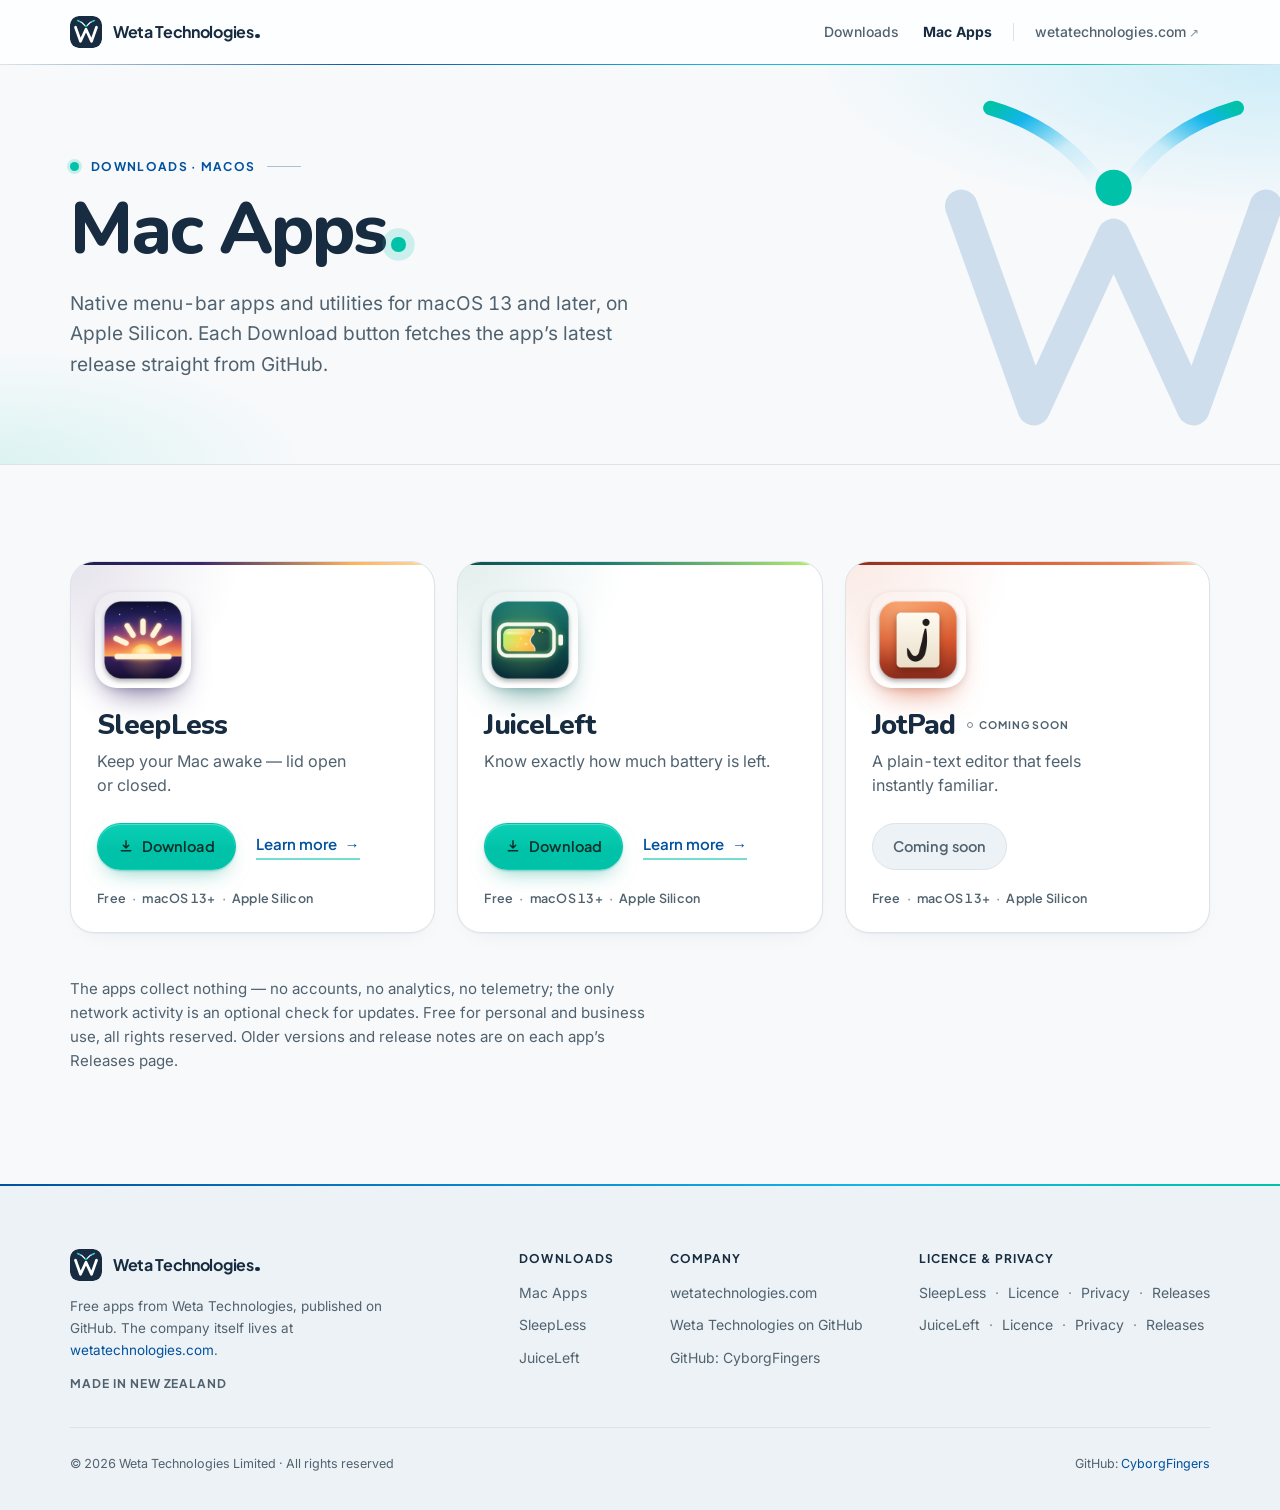
==== mac-apps/index.html @ dee75622 "feat: Weta Technologies downloads hub — landing page with platform tiles, Mac Apps page, 404" ====
<!doctype html>
<html lang="en-NZ">
  <head>
    <meta charset="utf-8" />
    <meta name="viewport" content="width=device-width, initial-scale=1" />
    <title>Mac Apps — Weta Technologies</title>
    <meta name="description" content="Free, native Mac apps from Weta Technologies: SleepLess keeps your Mac awake, JuiceLeft shows exactly how much battery is left, and JotPad is on the way. Download straight from GitHub." />
    <meta name="color-scheme" content="light dark" />
    <meta name="theme-color" media="(prefers-color-scheme: light)" content="#f7f9fb" />
    <meta name="theme-color" media="(prefers-color-scheme: dark)" content="#0b1823" />
    <link rel="canonical" href="https://weta-technologies.github.io/mac-apps/" />
    <meta name="robots" content="index, follow" />
    <meta property="og:type" content="website" />
    <meta property="og:site_name" content="Weta Technologies" />
    <meta property="og:locale" content="en_NZ" />
    <meta property="og:title" content="Mac Apps — Weta Technologies" />
    <meta property="og:description" content="Free, native Mac apps: SleepLess, JuiceLeft and, soon, JotPad. Download straight from GitHub." />
    <meta property="og:url" content="https://weta-technologies.github.io/mac-apps/" />
    <meta property="og:image" content="https://weta-technologies.github.io/assets/og-image.png" />
    <meta property="og:image:width" content="1200" />
    <meta property="og:image:height" content="630" />
    <meta property="og:image:alt" content="Weta Technologies — powerful, careful and secure software. Downloads." />
    <meta name="twitter:card" content="summary_large_image" />
    <meta name="twitter:title" content="Mac Apps — Weta Technologies" />
    <meta name="twitter:description" content="Free, native Mac apps: SleepLess, JuiceLeft and, soon, JotPad. Download straight from GitHub." />
    <meta name="twitter:image" content="https://weta-technologies.github.io/assets/og-image.png" />
    <link rel="icon" type="image/svg+xml" href="/favicon.svg" />
    <link rel="icon" type="image/png" sizes="32x32" href="/favicon-32.png" />
    <link rel="apple-touch-icon" href="/apple-touch-icon.png" />
    <link rel="preload" as="font" type="font/woff2" crossorigin href="/assets/fonts/nunito-latin.woff2" />
    <link rel="preload" as="font" type="font/woff2" crossorigin href="/assets/fonts/inter-latin-400.woff2" />
    <link rel="stylesheet" href="/styles.css" />
  </head>
  <body>
    <a class="skip-link" href="#main">Skip to content</a>

    <header class="site-header">
      <div class="container site-header-inner">
        <a class="brand" href="/" aria-label="Weta Technologies downloads home">
          <img class="brand-tile" src="/assets/logo/weta-mark.svg" alt="" width="32" height="32" />
          <span class="brand-word">Weta Technologies<span class="brand-dot"></span></span>
        </a>
        <nav class="site-nav" aria-label="Site">
          <a class="header-link" href="/">Downloads</a>
          <a class="header-link" href="/mac-apps/" aria-current="page">Mac Apps</a>
          <span class="header-sep" aria-hidden="true"></span>
          <a class="header-link header-link-ext" href="https://wetatechnologies.com">wetatechnologies.com<span class="ext" aria-hidden="true">&nearr;</span></a>
        </nav>
      </div>
    </header>

    <main id="main">
      <section class="hero" aria-labelledby="hero-h">
        <div class="container">
          <div class="hero-inner">
            <p class="sigline">Downloads &middot; macOS</p>
            <h1 id="hero-h">Mac Apps<span class="h-dot" aria-hidden="true"></span></h1>
            <p class="hero-sub">
              Native menu-bar apps and utilities for macOS 13 and later, on Apple Silicon.
              Each Download button fetches the app&rsquo;s latest release straight from GitHub.
            </p>
          </div>
        </div>
        <div class="hero-mark" aria-hidden="true">
          <svg viewBox="0 0 120 100" xmlns="http://www.w3.org/2000/svg" fill="none" stroke-linecap="round" stroke-linejoin="round">
            <defs>
              <linearGradient id="pm-antL" x1="1" y1="1" x2="0" y2="0">
                <stop offset="0" stop-color="#13b5ea" stop-opacity="0" /><stop offset="0.4" stop-color="#13b5ea" stop-opacity="0.15" /><stop offset="0.78" stop-color="#13b5ea" /><stop offset="1" stop-color="#00c2a8" />
              </linearGradient>
              <linearGradient id="pm-antR" x1="0" y1="1" x2="1" y2="0">
                <stop offset="0" stop-color="#13b5ea" stop-opacity="0" /><stop offset="0.4" stop-color="#13b5ea" stop-opacity="0.15" /><stop offset="0.78" stop-color="#13b5ea" /><stop offset="1" stop-color="#00c2a8" />
              </linearGradient>
            </defs>
            <path class="pm-w" d="M18 34 L38 90 L60 42 L82 90 L102 34" stroke-width="9" />
            <path class="pm-draw" d="M56 28 C50 19 40 11 26 7" stroke="url(#pm-antL)" stroke-width="4" pathLength="100" />
            <path class="pm-draw" d="M64 28 C70 19 80 11 94 7" stroke="url(#pm-antR)" stroke-width="4" pathLength="100" />
            <circle cx="60" cy="29" r="5" fill="#00c2a8" />
          </svg>
        </div>
      </section>

      <!-- ============================================================================
           DOWNLOAD LINKS — the only place they live on this site.
           Each Download button below points at the app's "latest release" asset on GitHub:
             SleepLess  https://github.com/Weta-Technologies/SleepLess/releases/latest/download/SleepLess.dmg
             JuiceLeft  https://github.com/Weta-Technologies/JuiceLeft/releases/latest/download/JuiceLeft.dmg
           RELEASE: .dmg → .pkg at the 1.2.0 release — change the two hrefs to SleepLess.pkg /
           JuiceLeft.pkg when that ships. JotPad has no release yet (its button is deliberately not a link).
           ============================================================================ -->
      <section class="section" aria-label="Apps">
        <div class="container">
          <div class="apps">

            <article class="app-card app-card--sleepless" aria-labelledby="app-sleepless">
              <img class="app-icon" src="/assets/icons/sleepless-256.png" alt="SleepLess icon: a sunrise over a dark horizon" width="96" height="96" />
              <h2 class="app-name" id="app-sleepless">SleepLess</h2>
              <p class="app-line">Keep your Mac awake &mdash; lid open or closed.</p>
              <div class="app-actions">
                <!-- RELEASE: .dmg → .pkg at the 1.2.0 release -->
                <a class="btn btn-primary" href="https://github.com/Weta-Technologies/SleepLess/releases/latest/download/SleepLess.dmg">
                  <svg class="ico" viewBox="0 0 24 24" fill="none" stroke="currentColor" stroke-width="2.2" stroke-linecap="round" stroke-linejoin="round" aria-hidden="true"><path d="M12 4v11m0 0-4-4m4 4 4-4M5 19h14" /></svg>
                  Download
                </a>
                <a class="link-arrow" href="https://weta-technologies.github.io/SleepLess/">Learn more <span class="arr" aria-hidden="true">&rarr;</span></a>
              </div>
              <p class="app-meta">Free<span class="sep" aria-hidden="true">&middot;</span>macOS 13+<span class="sep" aria-hidden="true">&middot;</span>Apple Silicon</p>
            </article>

            <article class="app-card app-card--juiceleft" aria-labelledby="app-juiceleft">
              <img class="app-icon" src="/assets/icons/juiceleft-256.png" alt="JuiceLeft icon: a battery filled with glowing juice" width="96" height="96" />
              <h2 class="app-name" id="app-juiceleft">JuiceLeft</h2>
              <p class="app-line">Know exactly how much battery is left.</p>
              <div class="app-actions">
                <!-- RELEASE: .dmg → .pkg at the 1.2.0 release -->
                <a class="btn btn-primary" href="https://github.com/Weta-Technologies/JuiceLeft/releases/latest/download/JuiceLeft.dmg">
                  <svg class="ico" viewBox="0 0 24 24" fill="none" stroke="currentColor" stroke-width="2.2" stroke-linecap="round" stroke-linejoin="round" aria-hidden="true"><path d="M12 4v11m0 0-4-4m4 4 4-4M5 19h14" /></svg>
                  Download
                </a>
                <a class="link-arrow" href="https://weta-technologies.github.io/JuiceLeft/">Learn more <span class="arr" aria-hidden="true">&rarr;</span></a>
              </div>
              <p class="app-meta">Free<span class="sep" aria-hidden="true">&middot;</span>macOS 13+<span class="sep" aria-hidden="true">&middot;</span>Apple Silicon</p>
            </article>

            <article class="app-card app-card--jotpad" aria-labelledby="app-jotpad">
              <img class="app-icon" src="/assets/icons/jotpad-256.png" alt="JotPad icon: a lowercase j on a cream page" width="96" height="96" />
              <h2 class="app-name" id="app-jotpad">JotPad <span class="status">Coming soon</span></h2>
              <p class="app-line">A plain-text editor that feels instantly familiar.</p>
              <div class="app-actions">
                <span class="btn btn-soon" aria-disabled="true">Coming soon</span>
              </div>
              <p class="app-meta">Free<span class="sep" aria-hidden="true">&middot;</span>macOS 13+<span class="sep" aria-hidden="true">&middot;</span>Apple Silicon</p>
            </article>

          </div>
          <p class="after-apps">
            The apps collect nothing &mdash; no accounts, no analytics, no telemetry; the only network activity is an
            optional check for updates. Free for personal and business use, all rights reserved. Older versions and
            release notes are on each app&rsquo;s Releases page.
          </p>
        </div>
      </section>
    </main>

    <footer class="site-footer">
      <div class="container site-footer-inner">
        <div class="footer-cols">
          <div class="footer-brand">
            <div class="footer-brand-row">
              <img class="brand-tile" src="/assets/logo/weta-mark.svg" alt="" width="32" height="32" />
              <span class="brand-word">Weta Technologies<span class="brand-dot"></span></span>
            </div>
            <p class="footer-tagline">Free apps from Weta Technologies, published on GitHub. The company itself lives at <a href="https://wetatechnologies.com">wetatechnologies.com</a>.</p>
            <p class="footer-locale">Made in New Zealand</p>
          </div>
          <nav class="footer-nav" aria-label="Footer">
            <div class="footer-group">
              <h3>Downloads</h3>
              <ul class="footer-links">
                <li><a href="/mac-apps/">Mac Apps</a></li>
                <li><a href="https://weta-technologies.github.io/SleepLess/">SleepLess</a></li>
                <li><a href="https://weta-technologies.github.io/JuiceLeft/">JuiceLeft</a></li>
              </ul>
            </div>
            <div class="footer-group">
              <h3>Company</h3>
              <ul class="footer-links">
                <li><a href="https://wetatechnologies.com">wetatechnologies.com</a></li>
                <li><a href="https://github.com/Weta-Technologies">Weta Technologies on GitHub</a></li>
                <li><a href="https://github.com/CyborgFingers">GitHub: CyborgFingers</a></li>
              </ul>
            </div>
            <div class="footer-group">
              <h3>Licence &amp; privacy</h3>
              <ul class="footer-links">
                <li>SleepLess <span class="sep" aria-hidden="true">&middot;</span> <a href="https://github.com/Weta-Technologies/SleepLess/blob/main/LICENSE">Licence</a> <span class="sep" aria-hidden="true">&middot;</span> <a href="https://github.com/Weta-Technologies/SleepLess/blob/main/PRIVACY.md">Privacy</a> <span class="sep" aria-hidden="true">&middot;</span> <a href="https://github.com/Weta-Technologies/SleepLess/releases">Releases</a></li>
                <li>JuiceLeft <span class="sep" aria-hidden="true">&middot;</span> <a href="https://github.com/Weta-Technologies/JuiceLeft/blob/main/LICENSE">Licence</a> <span class="sep" aria-hidden="true">&middot;</span> <a href="https://github.com/Weta-Technologies/JuiceLeft/blob/main/PRIVACY.md">Privacy</a> <span class="sep" aria-hidden="true">&middot;</span> <a href="https://github.com/Weta-Technologies/JuiceLeft/releases">Releases</a></li>
              </ul>
            </div>
          </nav>
        </div>
        <div class="footer-fine-row">
          <p class="footer-fine">&copy; 2026 Weta Technologies Limited &middot; All rights reserved</p>
          <p class="footer-mark">GitHub: <a href="https://github.com/CyborgFingers">CyborgFingers</a></p>
        </div>
      </div>
    </footer>
  </body>
</html>
---- styles.css ----
/* ==========================================================================
   Weta Technologies — downloads hub (weta-technologies.github.io).
   A focused, static companion to wetatechnologies.com: same tokens, same type,
   same "signal" motif (mint dot, the W with antennae, the gradient hairline).
   Light is brand-native; dark follows the visitor's OS. No JavaScript.
   ========================================================================== */

/* ---------- Self-hosted type (latin subsets, woff2; SIL OFL) ---------- */

@font-face { font-family: 'Inter'; font-style: normal; font-display: swap; font-weight: 400; src: url('/assets/fonts/inter-latin-400.woff2') format('woff2'); }
@font-face { font-family: 'Inter'; font-style: normal; font-display: swap; font-weight: 500; src: url('/assets/fonts/inter-latin-500.woff2') format('woff2'); }
@font-face { font-family: 'Inter'; font-style: normal; font-display: swap; font-weight: 700; src: url('/assets/fonts/inter-latin-700.woff2') format('woff2'); }
@font-face { font-family: 'Plus Jakarta Sans'; font-style: normal; font-display: swap; font-weight: 500; src: url('/assets/fonts/jakarta-latin-500.woff2') format('woff2'); }
@font-face { font-family: 'Plus Jakarta Sans'; font-style: normal; font-display: swap; font-weight: 600; src: url('/assets/fonts/jakarta-latin-600.woff2') format('woff2'); }
@font-face { font-family: 'Plus Jakarta Sans'; font-style: normal; font-display: swap; font-weight: 700; src: url('/assets/fonts/jakarta-latin-700.woff2') format('woff2'); }
@font-face { font-family: 'Nunito'; font-style: normal; font-display: swap; font-weight: 700 900; src: url('/assets/fonts/nunito-latin.woff2') format('woff2'); }

/* ---------- Tokens (the company site's own; do not invent colours) ---------- */

:root {
  color-scheme: light;
  --colour-blue: #00529f;
  --colour-blue-strong: #01428f;
  --colour-blue-alt: #0a83ce;
  --colour-blue-light: #13b5ea;
  --colour-blue-wash: #e6f1fb;
  --signal: #00c2a8;
  --signal-hover: #00a38b;
  --on-signal: #0b2e29;
  --text: #172c40;
  --muted: #51626f;
  --faint: #7a8794;
  --bg: #f7f9fb;
  --card: #ffffff;
  --pearl: #ecf2f6;
  --hairline: #dde3e8;
  --navy: #00529f;
  --navy-deep: #013f73;
  --white: #ffffff;
  --ink-on-dark: #c3d2de;
  --gradient-brand: linear-gradient(90deg, var(--colour-blue) 0%, var(--colour-blue-alt) 36%, var(--colour-blue-light) 68%, var(--signal) 100%);
  --plate: linear-gradient(140deg, var(--navy-deep) 0%, var(--navy) 56%, var(--colour-blue-alt) 128%);
  --plate-glow: 0 34px 90px -34px rgba(1, 63, 115, 0.6), 0 12px 32px -18px rgba(0, 82, 159, 0.45);
  --hero-wash:
    radial-gradient(56% 60% at 100% 0%, color-mix(in srgb, var(--colour-blue-light) 18%, transparent), transparent 64%),
    radial-gradient(38% 46% at 0% 100%, color-mix(in srgb, var(--signal) 11%, transparent), transparent 62%);
  --shadow-card: 0 1px 2px rgba(23, 44, 64, 0.04), 0 10px 26px -16px rgba(23, 44, 64, 0.1);
  --shadow-lg: 0 4px 12px rgba(23, 44, 64, 0.08), 0 24px 64px -24px rgba(23, 44, 64, 0.22);
  --font-display: 'Plus Jakarta Sans', -apple-system, BlinkMacSystemFont, 'Segoe UI', Roboto, sans-serif;
  --font-heading: 'Nunito', 'Plus Jakarta Sans', -apple-system, BlinkMacSystemFont, 'Segoe UI', Roboto, sans-serif;
  --font-body: 'Inter', -apple-system, BlinkMacSystemFont, 'Segoe UI', Roboto, sans-serif;
  --radius-xs: 4px;
  --radius-lg: 18px;
  --radius-2xl: 24px;
  --radius-pill: 9999px;
  --header-h: 64px;
  --overlap: clamp(40px, 7vw, 88px);
  --ease: cubic-bezier(0.4, 0, 0.2, 1);
  --t-fast: 0.14s var(--ease);
  --t: 0.22s var(--ease);
}

/* ---------- Base ---------- */

*, *::before, *::after { box-sizing: border-box; }
html { scroll-behavior: smooth; }
html, body { overflow-x: clip; }
body {
  margin: 0; min-height: 100vh; display: flex; flex-direction: column;
  background: var(--bg); color: var(--text);
  font-family: var(--font-body); font-size: 16px; line-height: 1.6;
  font-variant-numeric: tabular-nums;
  -webkit-font-smoothing: antialiased; text-rendering: optimizeLegibility;
}
main { flex: 1 0 auto; }
img { max-width: 100%; display: block; }
svg { display: block; }
::selection { background: rgba(19, 181, 234, 0.25); }
a { color: var(--colour-blue); text-decoration: none; }
a:hover { text-decoration: underline; }
:focus-visible { outline: 2px solid var(--colour-blue); outline-offset: 2px; border-radius: var(--radius-xs); }
h1, h2, h3 { font-family: var(--font-heading); color: var(--text); margin: 0; text-wrap: balance; }
p { text-wrap: pretty; }

.skip-link {
  position: absolute; left: -9999px; top: 0; z-index: 100;
  background: var(--card); color: var(--colour-blue);
  padding: 10px 16px; border-radius: 6px; box-shadow: var(--shadow-lg);
}
.skip-link:focus { left: 12px; top: 12px; }

.container { width: min(100% - 44px, 1140px); margin-inline: auto; }

/* ---------- The signal motif ---------- */

.sigline {
  display: flex; align-items: center; gap: 12px; margin: 0 0 18px;
  font-family: var(--font-display); font-size: 12px; font-weight: 700;
  letter-spacing: 0.11em; text-transform: uppercase; color: var(--colour-blue);
}
.sigline::before {
  content: ''; flex-shrink: 0; width: 9px; height: 9px; border-radius: 50%;
  background: var(--signal); box-shadow: 0 0 0 3px color-mix(in srgb, var(--signal) 20%, transparent);
}
.sigline::after { content: ''; width: 34px; height: 1px; background: color-mix(in srgb, var(--colour-blue) 34%, transparent); }

/* A mint full stop closing the headline — the act colour as punctuation. */
.h-dot {
  display: inline-block; width: 0.2em; height: 0.2em; margin-left: 0.08em;
  border-radius: 50%; background: var(--signal); vertical-align: 0.02em;
  box-shadow: 0 0 0 0.12em color-mix(in srgb, var(--signal) 18%, transparent);
}

.link-arrow {
  display: inline-flex; align-items: center; gap: 8px;
  font-family: var(--font-display); font-size: 15px; font-weight: 600; color: var(--colour-blue);
  padding-bottom: 2px; border-bottom: 2px solid color-mix(in srgb, var(--signal) 55%, transparent);
  transition: border-color var(--t-fast), color var(--t-fast);
}
.link-arrow:hover { text-decoration: none; border-bottom-color: var(--signal); }
.link-arrow .arr { display: inline-block; transition: transform var(--t-fast); }
.link-arrow:hover .arr { transform: translateX(3px); }

/* ---------- Header ---------- */

.site-header { position: sticky; top: 0; z-index: 40; background: var(--card); border-bottom: 1px solid var(--hairline); }
@supports (backdrop-filter: blur(4px)) or (-webkit-backdrop-filter: blur(4px)) {
  .site-header { background: color-mix(in srgb, var(--card) 78%, transparent); -webkit-backdrop-filter: blur(16px) saturate(1.6); backdrop-filter: blur(16px) saturate(1.6); }
}
.site-header::after {
  content: ''; position: absolute; left: 0; right: 0; bottom: -1px; height: 1px; pointer-events: none;
  background: linear-gradient(90deg, transparent, var(--colour-blue) 28%, var(--colour-blue-light) 58%, var(--signal) 84%, transparent);
  opacity: 0.95;
}
.site-header-inner { display: flex; align-items: center; gap: 14px; min-height: var(--header-h); }
.brand { display: flex; align-items: center; gap: 11px; color: var(--text); }
.brand:hover { text-decoration: none; }
.brand-tile { width: 32px; height: 32px; border-radius: 9px; }
.brand-word { font-family: var(--font-display); font-weight: 700; font-size: 16px; letter-spacing: -0.02em; white-space: nowrap; }
.brand-dot { display: inline-block; width: 0.28em; height: 0.28em; margin-left: 0.12em; border-radius: 50%; background: currentColor; }
.site-nav { margin-left: auto; display: flex; align-items: center; gap: 2px; }
.header-link {
  font-size: 14px; font-weight: 500; color: var(--muted);
  padding: 7px 11px; border-radius: 10px; white-space: nowrap;
  transition: color var(--t-fast), background var(--t-fast);
}
.header-link:hover { color: var(--text); background: var(--pearl); text-decoration: none; }
.header-link[aria-current='page'] { color: var(--text); font-weight: 600; }
.header-sep { width: 1px; height: 18px; flex-shrink: 0; margin: 0 8px; background: var(--hairline); }
.header-link .ext { font-size: 12px; margin-left: 3px; opacity: 0.7; }

@media (max-width: 640px) {
  .brand-word { font-size: 15px; }
  /* Small screens keep one link — the other page. The current page needs no link to itself, the
     brand is always the way home (so the 404 page marks its home link .header-link-home), and the
     company link lives in the footer. */
  .header-link[aria-current='page'], .header-link-home, .header-link-ext, .header-sep { display: none; }
}

/* ---------- Buttons ---------- */

.btn {
  display: inline-flex; align-items: center; justify-content: center; gap: 8px;
  min-height: 44px; padding: 11px 20px;
  font-family: var(--font-display); font-size: 14.5px; font-weight: 600; letter-spacing: 0.005em;
  border-radius: var(--radius-pill); border: 1px solid transparent;
  cursor: pointer; text-decoration: none; white-space: nowrap;
  transition: background var(--t-fast), color var(--t-fast), border-color var(--t-fast), box-shadow var(--t-fast), transform var(--t-fast);
}
.btn:hover { text-decoration: none; transform: translateY(-1px); }
.btn:active { transform: translateY(0); transition-duration: 0.06s; }
.btn .arr { display: inline-block; transition: transform var(--t-fast); }
.btn:hover .arr { transform: translateX(3px); }

/* Mint is the only filled "act" colour: it means Download. Dark ink on it, never white. */
.btn-primary {
  background: linear-gradient(180deg, #0bd0b5, var(--signal) 58%); color: var(--on-signal);
  box-shadow: inset 0 1px 0 rgba(255, 255, 255, 0.28), 0 1px 2px rgba(0, 148, 128, 0.35), 0 10px 22px -10px rgba(0, 163, 139, 0.55);
}
.btn-primary:hover {
  background: linear-gradient(180deg, #00c2a8, var(--signal-hover) 62%);
  box-shadow: inset 0 1px 0 rgba(255, 255, 255, 0.22), 0 2px 4px rgba(0, 148, 128, 0.35), 0 14px 28px -12px rgba(0, 163, 139, 0.6);
}
.btn-primary .ico { width: 16px; height: 16px; flex-shrink: 0; }

/* Not yet: a quiet pill that is plainly not a link. */
.btn-soon { background: var(--pearl); color: var(--muted); border-color: var(--hairline); cursor: default; }
.btn-soon:hover { transform: none; }

/* ---------- Hero ---------- */

.hero { position: relative; overflow: hidden; background: var(--hero-wash), var(--bg); border-bottom: 1px solid var(--hairline); }
.hero-inner { position: relative; max-width: 760px; padding: clamp(52px, 8vw, 92px) 0 clamp(48px, 7vw, 84px); }
.hero h1 { max-width: 13ch; font-size: clamp(38px, 5.8vw, 72px); font-weight: 800; line-height: 0.98; letter-spacing: -0.03em; }
.hero-sub { color: var(--muted); max-width: 560px; margin: 24px 0 0; font-size: clamp(16.5px, 1.9vw, 19px); line-height: 1.6; }
.hero-sub strong { color: var(--text); font-weight: 600; }
.hero-cta { display: flex; flex-wrap: wrap; align-items: center; gap: 16px 26px; margin-top: 30px; }

/* The landing hero leaves room for the platform tiles to hang over its bottom edge. */
.hero--tiles .hero-inner { padding-bottom: calc(var(--overlap) + clamp(40px, 6vw, 72px)); }

/* The W outline at the right edge — the brand echo, hand-built from the mark's own geometry. */
.hero-mark { position: absolute; right: -4%; top: 50%; transform: translateY(-50%); width: clamp(240px, 34vw, 460px); pointer-events: none; }
.hero-mark svg { width: 100%; height: auto; }
.hero-mark .pm-w { stroke: color-mix(in srgb, var(--colour-blue) 16%, transparent); }
@media (max-width: 860px) {
  .hero-mark { width: 220px; right: -60px; top: -34px; transform: none; opacity: 0.85; }
}

/* ---------- Platform tiles ----------
   One tile per platform; add a platform by copying one <a class="tile"> block.
   Each tile is the page's colour moment: brand navy, dot paper, a mint arrow chip. */

.tiles-section { position: relative; z-index: 1; margin-top: calc(-1 * var(--overlap)); padding-bottom: clamp(56px, 8vw, 96px); }
.tiles { display: grid; gap: 22px; grid-template-columns: repeat(auto-fit, minmax(min(100%, 320px), 540px)); }
.tile {
  position: relative; overflow: hidden; isolation: isolate;
  display: flex; flex-direction: column; gap: 10px;
  min-height: 300px; padding: 30px 30px 26px;
  border-radius: var(--radius-2xl); color: var(--white);
  background: var(--plate); box-shadow: var(--plate-glow);
  transition: transform var(--t), box-shadow var(--t);
}
.tile::before {
  content: ''; position: absolute; inset: 0; z-index: -1; pointer-events: none; opacity: 0.55;
  background-image: radial-gradient(rgba(255, 255, 255, 0.16) 1px, transparent 1.1px);
  background-size: 22px 22px;
  mask-image: radial-gradient(90% 110% at 100% 0%, #000 20%, transparent 72%);
  -webkit-mask-image: radial-gradient(90% 110% at 100% 0%, #000 20%, transparent 72%);
}
.tile::after {
  content: ''; position: absolute; inset: 0; z-index: -1; pointer-events: none;
  background: radial-gradient(52% 60% at 100% 0%, color-mix(in srgb, var(--signal) 34%, transparent), transparent 70%);
}
.tile:hover, .tile:focus-visible { text-decoration: none; transform: translateY(-3px); box-shadow: var(--plate-glow), 0 0 0 1px rgba(19, 181, 234, 0.25); }
.tile:focus-visible { outline-color: var(--colour-blue-light); outline-offset: 4px; }
.tile-kicker {
  display: flex; align-items: center; gap: 10px; margin: 0;
  font-family: var(--font-display); font-size: 11.5px; font-weight: 700; letter-spacing: 0.11em; text-transform: uppercase;
  color: var(--colour-blue-light);
}
.tile-kicker::before { content: ''; width: 8px; height: 8px; border-radius: 50%; background: var(--signal); box-shadow: 0 0 0 3px color-mix(in srgb, var(--signal) 22%, transparent); }
.tile h2 { color: var(--white); font-size: clamp(34px, 4.2vw, 48px); font-weight: 800; letter-spacing: -0.03em; line-height: 1; margin-top: 12px; }
.tile-desc { margin: 4px 0 0; max-width: 34ch; color: var(--ink-on-dark); font-size: 15.5px; line-height: 1.55; }
.tile-foot { display: flex; align-items: center; gap: 14px; margin-top: auto; padding-top: 26px; }
.tile-icons { display: flex; }
.tile-icons img { width: 38px; height: 38px; border-radius: 22.4%; box-shadow: 0 0 0 2px rgba(255, 255, 255, 0.45), 0 6px 14px -6px rgba(0, 0, 0, 0.6); }
.tile-icons img + img { margin-left: -9px; }
.tile-names { font-family: var(--font-display); font-size: 13px; font-weight: 600; color: var(--ink-on-dark); line-height: 1.35; }
.tile-arrow {
  margin-left: auto; flex-shrink: 0; width: 46px; height: 46px; border-radius: 50%;
  display: grid; place-items: center; font-size: 20px; line-height: 1;
  background: linear-gradient(180deg, #0bd0b5, var(--signal) 58%); color: var(--on-signal);
  box-shadow: inset 0 1px 0 rgba(255, 255, 255, 0.28), 0 8px 20px -8px rgba(0, 194, 168, 0.8);
  transition: transform var(--t-fast);
}
.tile:hover .tile-arrow { transform: translateX(4px); }
@media (max-width: 520px) {
  .tile { min-height: 0; padding: 26px 22px 22px; }
  /* Narrow tiles: the arrow chip moves to the top corner so the icon row keeps one line. */
  .tile-arrow { position: absolute; top: 18px; right: 18px; margin: 0; }
  .tile-kicker { padding-right: 56px; }
}

/* ---------- Facts — a typographic index, not icon cards ---------- */

.section { padding: clamp(56px, 8vw, 96px) 0; }
.section--pearl { background: var(--pearl); border-block: 1px solid var(--hairline); }
.section-head { max-width: 680px; margin-bottom: clamp(28px, 4vw, 40px); }
.title { font-size: clamp(28px, 3.4vw, 40px); font-weight: 800; letter-spacing: -0.025em; line-height: 1.05; }
.section-lead { color: var(--muted); font-size: 17px; margin: 14px 0 0; max-width: 60ch; }
.index { display: grid; grid-template-columns: repeat(3, minmax(0, 1fr)); gap: 0 40px; margin: 0; border-top: 1px solid var(--hairline); }
.index > div { padding: 24px 0 26px; border-bottom: 1px solid var(--hairline); }
.index dt { margin: 0 0 8px; font-family: var(--font-display); font-size: 11.5px; font-weight: 700; letter-spacing: 0.1em; text-transform: uppercase; color: var(--colour-blue-alt); }
.index dd { margin: 0; font-size: 15.5px; line-height: 1.6; color: var(--text); }
.index dd a { font-weight: 500; }
@media (max-width: 860px) { .index { grid-template-columns: 1fr; gap: 0; } }

/* ---------- App cards (Mac Apps) ----------
   White cards on the canvas. Each carries a hint of its own app's palette — a wash behind the icon,
   a tinted icon shadow, a gradient hairline on top — while the Download pill stays mint. */

.apps { display: grid; gap: 22px; grid-template-columns: repeat(auto-fill, minmax(min(100%, 300px), 1fr)); }
.app-card {
  --app-a: var(--colour-blue-light); --app-b: var(--colour-blue); --app-bar: var(--gradient-brand);
  position: relative; overflow: hidden; isolation: isolate;
  display: flex; flex-direction: column;
  padding: 30px 26px 24px; border-radius: var(--radius-2xl);
  background: var(--card); border: 1px solid var(--hairline); box-shadow: var(--shadow-card);
}
.app-card::before {
  content: ''; position: absolute; inset: 0; z-index: -1; pointer-events: none;
  background: radial-gradient(64% 52% at 0% 0%, color-mix(in srgb, var(--app-b) 13%, transparent), transparent 72%);
}
.app-card::after { content: ''; position: absolute; left: 0; right: 0; top: 0; height: 3px; background: var(--app-bar); }
.app-icon {
  width: 96px; height: 96px; border-radius: 22.4%; margin: 0 0 22px -2px;
  box-shadow: 0 16px 30px -14px color-mix(in srgb, var(--app-b) 75%, transparent), 0 2px 6px rgba(23, 44, 64, 0.12);
}
.app-name { display: flex; flex-wrap: wrap; align-items: center; gap: 8px 12px; font-size: 28px; font-weight: 800; letter-spacing: -0.025em; line-height: 1.1; }
.app-line { margin: 8px 0 0; font-size: 16px; line-height: 1.5; color: var(--muted); max-width: 30ch; }
.app-actions { display: flex; flex-wrap: wrap; align-items: center; gap: 12px 20px; margin-top: auto; padding-top: 26px; }
.app-meta { margin: 18px 0 0; font-family: var(--font-display); font-size: 12.5px; font-weight: 600; letter-spacing: 0.02em; color: var(--muted); }
.app-meta .sep { margin: 0 6px; color: var(--faint); }

.app-card--sleepless { --app-a: #ffb35a; --app-b: #3a2668; --app-bar: linear-gradient(90deg, #1e1a52, #3a2668 35%, #ffb35a 78%, #ffd9a8); }
.app-card--juiceleft { --app-a: #b9f26a; --app-b: #1c7a73; --app-bar: linear-gradient(90deg, #0e4f4e, #1c7a73 40%, #b9f26a); }
.app-card--jotpad { --app-a: #f08a55; --app-b: #d8582f; --app-bar: linear-gradient(90deg, #8c2c1c, #d8582f 45%, #f08a55 80%, #ffe3c8); }

/* Honest status tag: a hollow ring for what is not out yet. */
.status {
  display: inline-flex; align-items: center; gap: 6px; vertical-align: middle;
  font-family: var(--font-display); font-size: 10.5px; font-weight: 700; letter-spacing: 0.08em; text-transform: uppercase; line-height: 1;
  color: var(--muted); white-space: nowrap;
}
.status::before { content: ''; flex-shrink: 0; width: 6px; height: 6px; border-radius: 50%; border: 1.5px solid var(--faint); }

.after-apps { margin-top: clamp(28px, 4vw, 44px); color: var(--muted); font-size: 15px; max-width: 64ch; }

/* ---------- Footer — pearl, a gradient hairline on top ---------- */

.site-footer { background: var(--pearl); color: var(--muted); position: relative; border-top: 1px solid var(--hairline); }
.site-footer::before { content: ''; position: absolute; left: 0; right: 0; top: -1px; height: 2px; background: var(--gradient-brand); pointer-events: none; }
.site-footer-inner { position: relative; padding: clamp(44px, 6vw, 64px) 0 36px; }
.footer-cols { display: flex; flex-wrap: wrap; gap: 34px 64px; justify-content: space-between; padding-bottom: 34px; margin-bottom: 26px; border-bottom: 1px solid var(--hairline); }
.footer-brand { max-width: 340px; }
.footer-brand-row { display: flex; align-items: center; gap: 11px; color: var(--text); }
.footer-tagline { margin: 14px 0 0; font-size: 13.5px; line-height: 1.65; }
.footer-locale { margin: 12px 0 0; font-family: var(--font-display); font-size: 12px; font-weight: 700; letter-spacing: 0.08em; text-transform: uppercase; }
.footer-nav { display: flex; gap: 34px 56px; flex-wrap: wrap; }
.footer-group h3 { font-family: var(--font-display); color: var(--text); font-size: 12px; font-weight: 700; text-transform: uppercase; letter-spacing: 0.09em; margin: 0 0 14px; }
.footer-links { display: grid; gap: 10px; list-style: none; margin: 0; padding: 0; font-size: 14px; }
.footer-links a { color: var(--muted); transition: color var(--t-fast); }
.footer-links a:hover { color: var(--colour-blue); text-decoration: none; }
.footer-links .sep { margin: 0 5px; color: var(--faint); }
.footer-fine-row { display: flex; flex-wrap: wrap; gap: 10px 32px; justify-content: space-between; align-items: baseline; }
.footer-fine, .footer-mark { font-size: 12.5px; line-height: 1.6; margin: 0; }
.footer-mark { white-space: nowrap; }

/* ---------- 404 ---------- */

.lost { padding: clamp(72px, 12vw, 140px) 0; }
.lost h1 { font-size: clamp(38px, 6vw, 72px); font-weight: 800; letter-spacing: -0.03em; line-height: 0.98; }

/* ---------- Dark — one block, kept last so it wins every cascade ---------- */

@media (prefers-color-scheme: dark) {
  :root {
    color-scheme: dark;
    --bg: #0b1823; --card: #16283c; --pearl: #1b3049; --hairline: #24384e;
    --text: #f2f7fb; --muted: #afc6dc; --faint: #5a7286;
    --colour-blue: #13b5ea; --colour-blue-alt: #56c8ef; --colour-blue-wash: #1b3049;
    --shadow-card: 0 1px 2px rgba(0, 0, 0, 0.28), 0 10px 26px -16px rgba(0, 0, 0, 0.42);
    --shadow-lg: 0 4px 12px rgba(0, 0, 0, 0.38), 0 24px 64px -24px rgba(0, 0, 0, 0.62);
    --plate-glow: 0 0 0 1px rgba(19, 181, 234, 0.22), 0 34px 100px -30px rgba(19, 181, 234, 0.5), 0 0 140px -30px rgba(0, 194, 168, 0.35);
    --hero-wash:
      radial-gradient(56% 60% at 100% 0%, color-mix(in srgb, var(--colour-blue-light) 26%, transparent), transparent 64%),
      radial-gradient(38% 46% at 0% 100%, color-mix(in srgb, var(--signal) 16%, transparent), transparent 62%);
  }
  .btn-primary { background: linear-gradient(180deg, #3ddfca, #2dd4bf 60%); color: #06231f; box-shadow: inset 0 1px 0 rgba(255, 255, 255, 0.25), 0 1px 2px rgba(0, 0, 0, 0.3); }
  .btn-primary:hover { background: linear-gradient(180deg, #2dd4bf, #14b8a6 62%); color: #06231f; box-shadow: inset 0 1px 0 rgba(255, 255, 255, 0.18), 0 2px 6px rgba(0, 0, 0, 0.35); }
  .btn-soon { background: #1a2838; }
  .header-link:hover { background: var(--pearl); }
  .app-card::before { background: radial-gradient(64% 52% at 0% 0%, color-mix(in srgb, var(--app-a) 15%, transparent), transparent 72%); }
  .app-icon { box-shadow: 0 16px 30px -12px color-mix(in srgb, var(--app-a) 45%, transparent), 0 2px 6px rgba(0, 0, 0, 0.5); }
  .tile-icons img { box-shadow: 0 0 0 2px rgba(255, 255, 255, 0.3), 0 6px 14px -6px rgba(0, 0, 0, 0.8); }
  .site-footer { background: var(--bg); }
}

/* ---------- Motion — only when the visitor allows it ---------- */

@media (prefers-reduced-motion: no-preference) {
  .hero-mark .pm-draw { stroke-dasharray: 100; stroke-dashoffset: 100; animation: draw 0.9s cubic-bezier(0.33, 0, 0.2, 1) 0.35s forwards; }
  .h-dot { animation: dot-breathe 3.6s ease-in-out 1.8s infinite; }
}
@keyframes draw { to { stroke-dashoffset: 0; } }
@keyframes dot-breathe {
  0%, 100% { box-shadow: 0 0 0 0.12em color-mix(in srgb, var(--signal) 18%, transparent); }
  50% { box-shadow: 0 0 0 0.3em color-mix(in srgb, var(--signal) 8%, transparent); }
}
@media (prefers-reduced-motion: reduce) {
  *, *::before, *::after { transition-duration: 0.01ms !important; animation-duration: 0.01ms !important; }
  html { scroll-behavior: auto; }
}
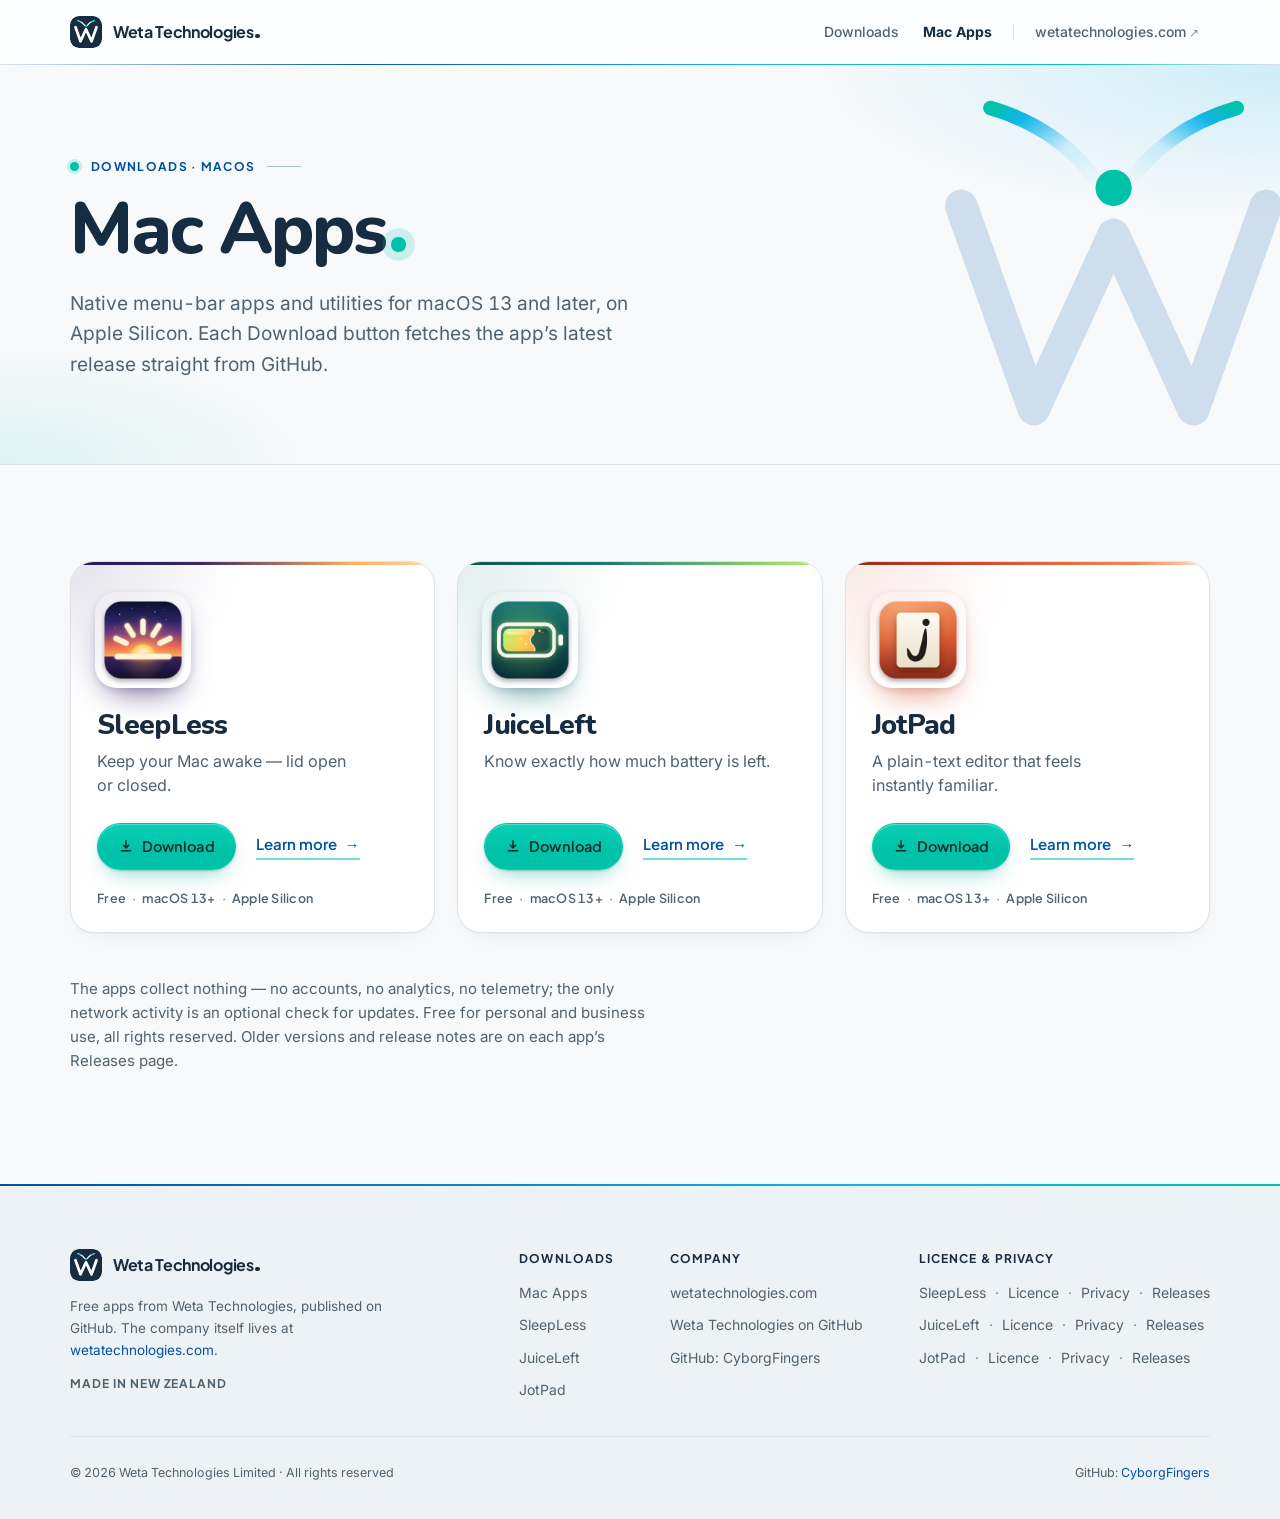
==== commit ba2b79d7: "feat: installers for SleepLess and JuiceLeft 1.2.0; JotPad 1.0.0 download" ====
--- a/mac-apps/index.html
+++ b/mac-apps/index.html
@@ -4,7 +4,7 @@
     <meta charset="utf-8" />
     <meta name="viewport" content="width=device-width, initial-scale=1" />
     <title>Mac Apps — Weta Technologies</title>
-    <meta name="description" content="Free, native Mac apps from Weta Technologies: SleepLess keeps your Mac awake, JuiceLeft shows exactly how much battery is left, and JotPad is on the way. Download straight from GitHub." />
+    <meta name="description" content="Free, native Mac apps from Weta Technologies: SleepLess keeps your Mac awake, JuiceLeft shows exactly how much battery is left, and JotPad is a plain-text editor that feels instantly familiar. Download straight from GitHub." />
     <meta name="color-scheme" content="light dark" />
     <meta name="theme-color" media="(prefers-color-scheme: light)" content="#f7f9fb" />
     <meta name="theme-color" media="(prefers-color-scheme: dark)" content="#0b1823" />
@@ -14,7 +14,7 @@
     <meta property="og:site_name" content="Weta Technologies" />
     <meta property="og:locale" content="en_NZ" />
     <meta property="og:title" content="Mac Apps — Weta Technologies" />
-    <meta property="og:description" content="Free, native Mac apps: SleepLess, JuiceLeft and, soon, JotPad. Download straight from GitHub." />
+    <meta property="og:description" content="Free, native Mac apps: SleepLess, JuiceLeft and JotPad. Download straight from GitHub." />
     <meta property="og:url" content="https://weta-technologies.github.io/mac-apps/" />
     <meta property="og:image" content="https://weta-technologies.github.io/assets/og-image.png" />
     <meta property="og:image:width" content="1200" />
@@ -22,7 +22,7 @@
     <meta property="og:image:alt" content="Weta Technologies — powerful, careful and secure software. Downloads." />
     <meta name="twitter:card" content="summary_large_image" />
     <meta name="twitter:title" content="Mac Apps — Weta Technologies" />
-    <meta name="twitter:description" content="Free, native Mac apps: SleepLess, JuiceLeft and, soon, JotPad. Download straight from GitHub." />
+    <meta name="twitter:description" content="Free, native Mac apps: SleepLess, JuiceLeft and JotPad. Download straight from GitHub." />
     <meta name="twitter:image" content="https://weta-technologies.github.io/assets/og-image.png" />
     <link rel="icon" type="image/svg+xml" href="/favicon.svg" />
     <link rel="icon" type="image/png" sizes="32x32" href="/favicon-32.png" />
@@ -82,10 +82,10 @@
       <!-- ============================================================================
            DOWNLOAD LINKS — the only place they live on this site.
            Each Download button below points at the app's "latest release" asset on GitHub:
-             SleepLess  https://github.com/Weta-Technologies/SleepLess/releases/latest/download/SleepLess.dmg
-             JuiceLeft  https://github.com/Weta-Technologies/JuiceLeft/releases/latest/download/JuiceLeft.dmg
-           RELEASE: .dmg → .pkg at the 1.2.0 release — change the two hrefs to SleepLess.pkg /
-           JuiceLeft.pkg when that ships. JotPad has no release yet (its button is deliberately not a link).
+             SleepLess  https://github.com/Weta-Technologies/SleepLess/releases/latest/download/SleepLess.pkg
+             JuiceLeft  https://github.com/Weta-Technologies/JuiceLeft/releases/latest/download/JuiceLeft.pkg
+             JotPad     https://github.com/Weta-Technologies/JotPad/releases/latest/download/JotPad.dmg
+           Asset names are fixed by each app's release.sh, so these never change between versions.
            ============================================================================ -->
       <section class="section" aria-label="Apps">
         <div class="container">
@@ -96,8 +96,7 @@
               <h2 class="app-name" id="app-sleepless">SleepLess</h2>
               <p class="app-line">Keep your Mac awake &mdash; lid open or closed.</p>
               <div class="app-actions">
-                <!-- RELEASE: .dmg → .pkg at the 1.2.0 release -->
-                <a class="btn btn-primary" href="https://github.com/Weta-Technologies/SleepLess/releases/latest/download/SleepLess.dmg">
+                <a class="btn btn-primary" href="https://github.com/Weta-Technologies/SleepLess/releases/latest/download/SleepLess.pkg">
                   <svg class="ico" viewBox="0 0 24 24" fill="none" stroke="currentColor" stroke-width="2.2" stroke-linecap="round" stroke-linejoin="round" aria-hidden="true"><path d="M12 4v11m0 0-4-4m4 4 4-4M5 19h14" /></svg>
                   Download
                 </a>
@@ -111,8 +110,7 @@
               <h2 class="app-name" id="app-juiceleft">JuiceLeft</h2>
               <p class="app-line">Know exactly how much battery is left.</p>
               <div class="app-actions">
-                <!-- RELEASE: .dmg → .pkg at the 1.2.0 release -->
-                <a class="btn btn-primary" href="https://github.com/Weta-Technologies/JuiceLeft/releases/latest/download/JuiceLeft.dmg">
+                <a class="btn btn-primary" href="https://github.com/Weta-Technologies/JuiceLeft/releases/latest/download/JuiceLeft.pkg">
                   <svg class="ico" viewBox="0 0 24 24" fill="none" stroke="currentColor" stroke-width="2.2" stroke-linecap="round" stroke-linejoin="round" aria-hidden="true"><path d="M12 4v11m0 0-4-4m4 4 4-4M5 19h14" /></svg>
                   Download
                 </a>
@@ -123,10 +121,14 @@
 
             <article class="app-card app-card--jotpad" aria-labelledby="app-jotpad">
               <img class="app-icon" src="/assets/icons/jotpad-256.png" alt="JotPad icon: a lowercase j on a cream page" width="96" height="96" />
-              <h2 class="app-name" id="app-jotpad">JotPad <span class="status">Coming soon</span></h2>
+              <h2 class="app-name" id="app-jotpad">JotPad</h2>
               <p class="app-line">A plain-text editor that feels instantly familiar.</p>
               <div class="app-actions">
-                <span class="btn btn-soon" aria-disabled="true">Coming soon</span>
+                <a class="btn btn-primary" href="https://github.com/Weta-Technologies/JotPad/releases/latest/download/JotPad.dmg">
+                  <svg class="ico" viewBox="0 0 24 24" fill="none" stroke="currentColor" stroke-width="2.2" stroke-linecap="round" stroke-linejoin="round" aria-hidden="true"><path d="M12 4v11m0 0-4-4m4 4 4-4M5 19h14" /></svg>
+                  Download
+                </a>
+                <a class="link-arrow" href="https://weta-technologies.github.io/JotPad/">Learn more <span class="arr" aria-hidden="true">&rarr;</span></a>
               </div>
               <p class="app-meta">Free<span class="sep" aria-hidden="true">&middot;</span>macOS 13+<span class="sep" aria-hidden="true">&middot;</span>Apple Silicon</p>
             </article>
@@ -159,6 +161,7 @@
                 <li><a href="/mac-apps/">Mac Apps</a></li>
                 <li><a href="https://weta-technologies.github.io/SleepLess/">SleepLess</a></li>
                 <li><a href="https://weta-technologies.github.io/JuiceLeft/">JuiceLeft</a></li>
+                <li><a href="https://weta-technologies.github.io/JotPad/">JotPad</a></li>
               </ul>
             </div>
             <div class="footer-group">
@@ -174,6 +177,7 @@
               <ul class="footer-links">
                 <li>SleepLess <span class="sep" aria-hidden="true">&middot;</span> <a href="https://github.com/Weta-Technologies/SleepLess/blob/main/LICENSE">Licence</a> <span class="sep" aria-hidden="true">&middot;</span> <a href="https://github.com/Weta-Technologies/SleepLess/blob/main/PRIVACY.md">Privacy</a> <span class="sep" aria-hidden="true">&middot;</span> <a href="https://github.com/Weta-Technologies/SleepLess/releases">Releases</a></li>
                 <li>JuiceLeft <span class="sep" aria-hidden="true">&middot;</span> <a href="https://github.com/Weta-Technologies/JuiceLeft/blob/main/LICENSE">Licence</a> <span class="sep" aria-hidden="true">&middot;</span> <a href="https://github.com/Weta-Technologies/JuiceLeft/blob/main/PRIVACY.md">Privacy</a> <span class="sep" aria-hidden="true">&middot;</span> <a href="https://github.com/Weta-Technologies/JuiceLeft/releases">Releases</a></li>
+                <li>JotPad <span class="sep" aria-hidden="true">&middot;</span> <a href="https://github.com/Weta-Technologies/JotPad/blob/main/LICENSE">Licence</a> <span class="sep" aria-hidden="true">&middot;</span> <a href="https://github.com/Weta-Technologies/JotPad/blob/main/PRIVACY.md">Privacy</a> <span class="sep" aria-hidden="true">&middot;</span> <a href="https://github.com/Weta-Technologies/JotPad/releases">Releases</a></li>
               </ul>
             </div>
           </nav>
